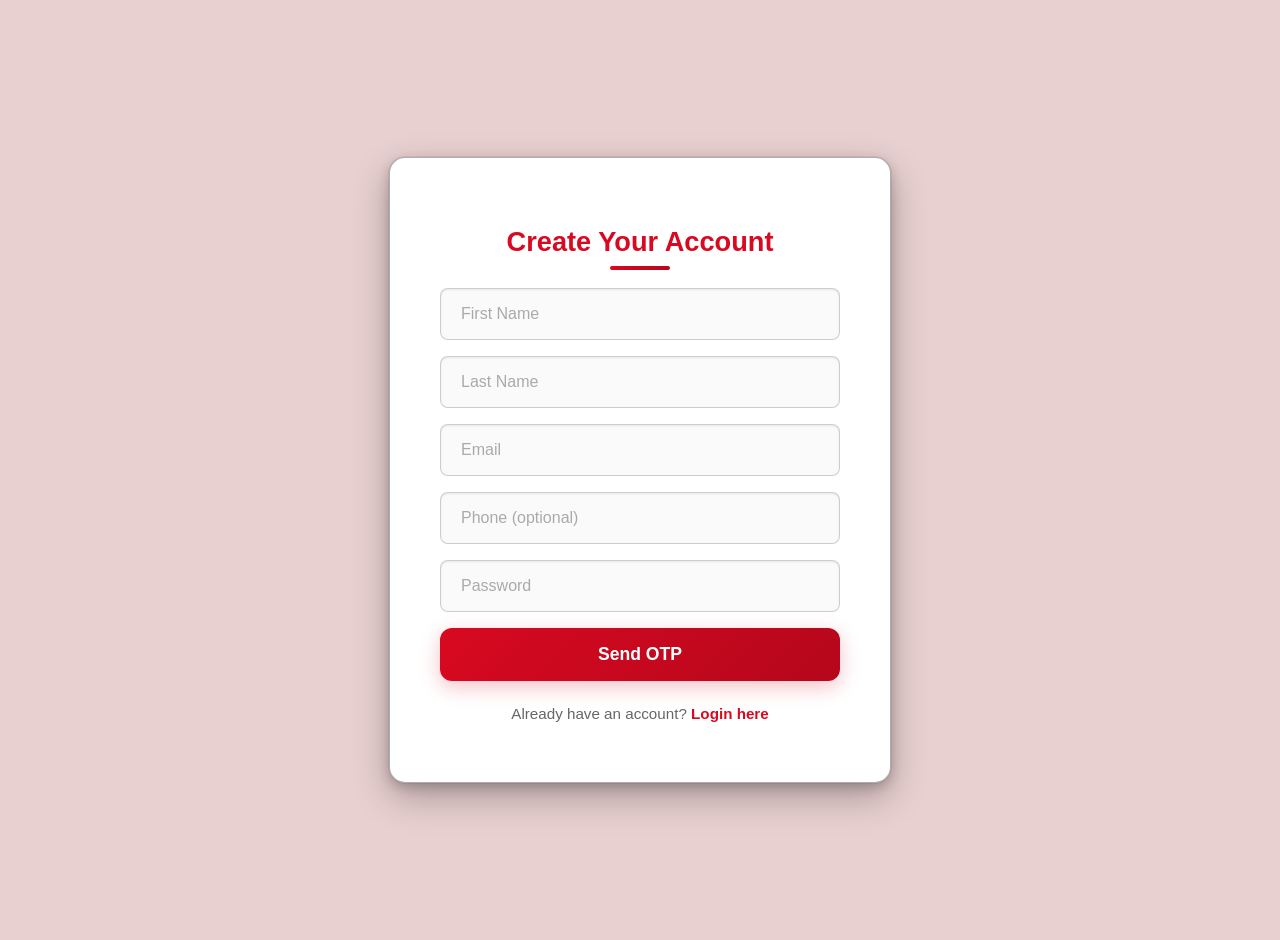
==== templates/register.html @ 33cb5571 "commit" ====
<!DOCTYPE html>
<html lang="en">
<head>
  <meta charset="UTF-8">
  <title>Register | SocialApp</title>
  <meta name="viewport" content="width=device-width, initial-scale=1.0">
  <link rel="stylesheet" href="/static/css/register.css">

  <script src="/static/js/config.js"></script>
  <script src="/static/js/base.js"></script>
  <link rel="stylesheet" href="/static/css/contrast-fix.css">
</head>
<body>
  <div class="register-box">
    <h2>Create Your Account</h2>
    <form action=""  id="registerform" method="POST">
      <div class="input-group">
        <input type="text" id="firstname" name="firstname" placeholder="First Name" required>
      </div>
      <div class="input-group">
        <input type="text" id="lastname" name="lastname" placeholder="Last Name" required>
      </div>
      <div class="input-group">
        <input type="email" id="email" name="email" placeholder="Email" required>
      </div>
      <div class="input-group">
        <input type="tel" id="phone" name="phone" placeholder="Phone (optional)">
      </div>
      <div class="input-group">
        <input type="password" id="pass" name="password" placeholder="Password" required>
      </div>
      <div class="input-group">
        <button type="submit" id="send_otp_button">Send OTP</button>
      </div>
    </form>
    <p>Already have an account? <a href="./login.html">Login here</a></p>
  </div>

  <script src="/static/js/register.js"></script>
</body>
</html>
---- static/css/register.css ----
/* ========================
   Register Page - Red Theme
   ======================== */

:root {
  --primary-red: #d80921;
  --dark-red: #b5071b;
  --light-red: #ff3344;
  --pale-red: #ffe5e5;
  --bg-white: #ffffff;
  --text-dark: #1a1a1a;
  --text-muted: #666666;
  --shadow-red: rgba(216, 9, 33, 0.20);
}

body {
  font-family: 'Segoe UI', -apple-system, BlinkMacSystemFont, Roboto, sans-serif;
  background: linear-gradient(135deg, var(--pale-red) 0%, #fff 50%, var(--pale-red) 100%);
  display: flex;
  justify-content: center;
  align-items: center;
  min-height: 100vh;
  margin: 0;
  padding: 20px;
}

/* ========================
   Register Box
   ======================== */
.register-box {
  background: var(--bg-white);
  padding: 45px 40px;
  border-radius: 20px;
  box-shadow: 0 28px 80px rgba(216, 9, 33, 0.25), 0 12px 36px rgba(0, 0, 0, 0.14);
  border: 1px solid rgba(0, 0, 0, 0.10);
  width: 100%;
  max-width: 420px;
  text-align: center;
  animation: slideUp 0.5s ease-out;
}

@keyframes slideUp {
  from {
    opacity: 0;
    transform: translateY(30px);
  }
  to {
    opacity: 1;
    transform: translateY(0);
  }
}

.register-box h2 {
  margin-bottom: 30px;
  color: var(--primary-red);
  font-size: 1.7em;
  font-weight: 700;
  position: relative;
}

.register-box h2::after {
  content: '';
  position: absolute;
  bottom: -12px;
  left: 50%;
  transform: translateX(-50%);
  width: 60px;
  height: 4px;
  background: linear-gradient(135deg, var(--primary-red) 0%, var(--dark-red) 100%);
  border-radius: 3px;
}

/* ========================
   Form
   ======================== */
.register-box form {
  display: flex;
  flex-direction: column;
  gap: 16px;
}

/* ========================
   Input Groups
   ======================== */
.input-group {
  margin: 0;
  width: 100%;
  box-sizing: border-box;
  padding: 0 10px;
}

.input-group input,
.input-group button {
  width: 100%;
  box-sizing: border-box;
}

.input-group input {
  padding: 16px 20px;
  border-radius: 12px;
  font-size: 1em;
  border: 2px solid #eee;
  transition: all 0.3s ease;
  background: #fafafa;
}

.input-group input:focus {
  outline: none;
  border-color: var(--primary-red);
  box-shadow: 0 0 0 4px rgba(216, 9, 33, 0.1);
  background: white;
}

.input-group input::placeholder {
  color: #aaa;
}

/* ========================
   Button
   ======================== */
.input-group button {
  padding: 16px;
  border-radius: 12px;
  font-size: 1.1em;
  font-weight: 700;
  background: linear-gradient(135deg, var(--primary-red) 0%, var(--dark-red) 100%);
  color: white;
  border: none;
  cursor: pointer;
  transition: all 0.3s ease;
  box-shadow: 0 6px 20px rgba(216, 9, 33, 0.25);
}

.input-group button:hover {
  transform: translateY(-3px);
  box-shadow: 0 10px 30px rgba(216, 9, 33, 0.35);
}

/* ========================
   Links
   ======================== */
.register-box p {
  margin-top: 24px;
  font-size: 0.95em;
  color: var(--text-muted);
}

.register-box a {
  color: var(--primary-red);
  text-decoration: none;
  font-weight: 600;
  transition: color 0.3s ease;
}

.register-box a:hover {
  color: var(--dark-red);
  text-decoration: underline;
}

/* ========================
   Responsive
   ======================== */
@media (max-width: 480px) {
  .register-box {
    padding: 35px 25px;
  }

  .register-box h2 {
    font-size: 1.4em;
  }

  .input-group input,
  .input-group button {
    padding: 14px 16px;
  }
}
---- static/css/contrast-fix.css ----
/* ============================================================
   CONTRAST FIX — visible borders, shadows & separation
   Works on both light and dark surfaces.
   Keeps existing colors/layout; only adds depth.
   ============================================================ */

:root {
  /* Dark-tinted translucent borders → visible on BOTH light and dark bgs */
  --cf-border: rgba(0, 0, 0, 0.18);
  --cf-border-strong: rgba(0, 0, 0, 0.32);
  --cf-shadow-sm: 0 1px 2px rgba(0, 0, 0, 0.18), 0 1px 3px rgba(0, 0, 0, 0.12);
  --cf-shadow-md: 0 4px 14px rgba(0, 0, 0, 0.22), 0 2px 4px rgba(0, 0, 0, 0.14);
  --cf-shadow-lg: 0 14px 36px rgba(0, 0, 0, 0.28), 0 4px 12px rgba(0, 0, 0, 0.18);
  --cf-ring: 0 0 0 1px rgba(0, 0, 0, 0.05);
}

/* ---------- NAVBAR ---------- */
.navbar,
nav.navbar,
.navbar.navbar-expand-lg {
  border-bottom: 1px solid var(--cf-border) !important;
  box-shadow: var(--cf-shadow-md) !important;
  position: relative;
  z-index: 10;
}
.navbar .nav-link {
  border-radius: 6px;
  transition: background-color .15s ease, box-shadow .15s ease;
}
.navbar .nav-link:hover {
  background: rgba(0, 0, 0, 0.06);
  box-shadow: inset 0 0 0 1px var(--cf-border);
}
.navbar .nav-item.active > .nav-link,
.navbar .nav-link.active {
  background: rgba(0, 0, 0, 0.08);
  box-shadow: inset 0 0 0 1px var(--cf-border-strong);
}
.navbar-brand { text-shadow: 0 1px 2px rgba(0, 0, 0, 0.2); }

/* ---------- SEARCH / INPUT WRAPS ---------- */
.form-inline .form-control,
.search-bar,
.search-input-wrap input,
.search-input-wrap {
  border: 1px solid var(--cf-border) !important;
  box-shadow: var(--cf-shadow-sm), inset 0 1px 2px rgba(0, 0, 0, 0.08) !important;
  border-radius: 12px;
}
.search-bar { /* sticky bar shouldn't have its own border */
  border: none !important;
  box-shadow: none !important;
}
.search-input-wrap:focus-within {
  border-color: rgba(216, 9, 33, 0.7) !important;
  box-shadow: 0 0 0 3px rgba(216, 9, 33, 0.18), var(--cf-shadow-md) !important;
}

/* ---------- SIDEBAR ---------- */
.sidebar, aside,
.left-sidebar, .right-sidebar {
  border: 1px solid var(--cf-border) !important;
  border-radius: 12px;
  box-shadow: var(--cf-shadow-md), var(--cf-ring) !important;
}

/* ---------- GENERIC CARDS / BOXES ---------- */
.card, .box, .panel,
.stat-box, .results,
.modal-content, .popup-content,
.profile-modal-content, .uploadPopup,
.crush_profile_content, .comments-section,
.video-section {
  border: 1px solid var(--cf-border) !important;
  border-radius: 14px;
  box-shadow: var(--cf-shadow-md), var(--cf-ring) !important;
  background-clip: padding-box;
}
.stat-box { transition: transform .15s ease, box-shadow .15s ease; }
.stat-box:hover {
  transform: translateY(-2px);
  box-shadow: var(--cf-shadow-lg), var(--cf-ring) !important;
}

/* ---------- SEARCH RESULTS / RESULT ITEMS ---------- */
.result-item {
  border-bottom: 1px solid var(--cf-border) !important;
}
.result-item:last-child { border-bottom: none !important; }

/* ---------- SEARCH TABS ---------- */
.search-tabs {
  border-bottom: 1px solid var(--cf-border-strong) !important;
}
.search-tab-btn {
  border: 1px solid transparent !important;
  box-shadow: var(--cf-shadow-sm) !important;
}
.search-tab-btn:hover {
  border-color: var(--cf-border) !important;
  box-shadow: var(--cf-shadow-md) !important;
}
.search-tab-btn.tab-active,
.search-tab-btn.active {
  border-color: var(--cf-border-strong) !important;
  box-shadow: var(--cf-shadow-md) !important;
}

/* ---------- LOGIN / REGISTER / FORGOT ---------- */
.login-box, .register-box, .forgot-box {
  border: 1px solid var(--cf-border-strong) !important;
  border-radius: 16px;
  box-shadow: var(--cf-shadow-lg), var(--cf-ring) !important;
}
.login-box input, .register-box input, .forgot-box input,
.input-group input, .uploadRight input, .uploadRight textarea,
textarea,
input[type="text"], input[type="email"],
input[type="password"], input[type="search"] {
  border: 1px solid var(--cf-border) !important;
  box-shadow: inset 0 1px 2px rgba(0, 0, 0, 0.08) !important;
  border-radius: 8px;
}
.login-box input:focus, .register-box input:focus, .forgot-box input:focus,
.input-group input:focus, textarea:focus,
input[type="text"]:focus, input[type="email"]:focus,
input[type="password"]:focus, input[type="search"]:focus {
  border-color: rgba(216, 9, 33, 0.75) !important;
  box-shadow: 0 0 0 3px rgba(216, 9, 33, 0.2), inset 0 1px 2px rgba(0, 0, 0, 0.1) !important;
  outline: none;
}

/* ---------- POSTS / POST CARDS ---------- */
.post, .post-card, .feed-post,
.my-posts-header, .video, .video.active {
  border: 1px solid var(--cf-border) !important;
  border-radius: 12px;
  box-shadow: var(--cf-shadow-md), var(--cf-ring) !important;
  background-clip: padding-box;
  transition: transform .15s ease, box-shadow .15s ease, border-color .15s ease;
}
.post:hover, .post-card:hover, .feed-post:hover, .video:hover {
  transform: translateY(-2px);
  border-color: var(--cf-border-strong) !important;
  box-shadow: var(--cf-shadow-lg), var(--cf-ring) !important;
}

/* ---------- BUTTONS ---------- */
.action-btn, .popup-btn, .clear-btn,
.profile-subscribe-btn, .crush_subscribe-btn,
button.btn, .btn {
  border: 1px solid var(--cf-border-strong) !important;
  box-shadow: var(--cf-shadow-sm) !important;
  border-radius: 8px;
  transition: transform .1s ease, box-shadow .15s ease, background-color .15s ease;
}
.action-btn:hover, .popup-btn:hover, .clear-btn:hover,
.profile-subscribe-btn:hover, .crush_subscribe-btn:hover,
button.btn:hover, .btn:hover {
  box-shadow: var(--cf-shadow-md) !important;
  transform: translateY(-1px);
}
.action-btn:active, .popup-btn:active, .btn:active {
  transform: translateY(0);
  box-shadow: var(--cf-shadow-sm), inset 0 1px 2px rgba(0, 0, 0, 0.15) !important;
}

/* ---------- MODALS / OVERLAYS ---------- */
.overlay, .popup-overlay, .modal2, .profile-modal {
  backdrop-filter: blur(4px);
  background-color: rgba(0, 0, 0, 0.5) !important;
}

/* ---------- PROFILE MODAL ELEMENTS ---------- */
.profile-modal-pic, .crush_popup-profile-pic {
  border: 2px solid var(--cf-border-strong) !important;
  box-shadow: var(--cf-shadow-md) !important;
}
.profile-nav-links, .crush_nav-links, .stats-row {
  border-bottom: 1px solid var(--cf-border) !important;
}
.profile-nav-active {
  box-shadow: inset 0 -2px 0 0 #e63946;
}

/* ---------- AVATAR (search results) ---------- */
.avatar {
  border: 2px solid var(--cf-border-strong) !important;
  box-shadow: var(--cf-shadow-sm) !important;
}

/* ---------- HIDE EMPTY RESULTS PANEL ---------- */
.results:empty { display: none !important; }

/* ---------- STRONGER TAB CONTRAST ---------- */
.search-tab-btn {
  background: rgba(0, 0, 0, 0.03) !important;
  border: 1px solid var(--cf-border) !important;
}
.search-tab-btn:hover {
  background: rgba(0, 0, 0, 0.06) !important;
  border-color: var(--cf-border-strong) !important;
}

/* ============================================================
   SEARCH PAGE — user-requested fixes (v4)
   - Remove outer border/shadow from search input wrap & clear btn
   - Disable typing/hover/focus effects on the search bar
   - Neutral hover on result items (replace ugly pale-red)
   - Cleaner, readable tab colors (idle + active + hover)
   ============================================================ */

/* 1. Search input wrap: no outer border, no shadow, no focus ring */
.search-input-wrap,
.search-input-wrap input,
.search-input-wrap input[type="text"],
.search-input-wrap input[type="search"] {
  border: none !important;
  box-shadow: none !important;
  outline: none !important;
  background: transparent !important;
}
.search-input-wrap:focus-within {
  border: none !important;
  box-shadow: none !important;
}
#searchInput,
#searchInput:focus,
#searchInput:hover {
  border: none !important;
  box-shadow: none !important;
  outline: none !important;
  background: transparent !important;
}

/* 2. Clear (×) button: no border, no shadow box around it */
.search-input-wrap .clear-btn,
.search-input-wrap .clear-btn:hover,
.search-input-wrap .clear-btn:focus,
.search-input-wrap .clear-btn:active {
  border: none !important;
  box-shadow: none !important;
  background: transparent !important;
  transform: none !important;
  outline: none !important;
}

/* 3. Result item hover — replace pale-red with neutral surface */
.result-item:hover {
  background: rgba(0, 0, 0, 0.05) !important;
}

/* 4. Search tabs — readable colors, no ugly bg in idle state */
.search-tab-btn {
  background: transparent !important;
  border: 1px solid rgba(0, 0, 0, 0.15) !important;
  color: #444 !important;
  box-shadow: none !important;
}
.search-tab-btn:hover {
  background: rgba(0, 0, 0, 0.04) !important;
  border-color: rgba(0, 0, 0, 0.25) !important;
  color: #111 !important;
  box-shadow: none !important;
}
.search-tab-btn.tab-active,
.search-tab-btn.active {
  background: #d80921 !important;       /* primary red */
  border-color: #d80921 !important;
  color: #ffffff !important;            /* keep text visible when active */
  box-shadow: 0 4px 10px rgba(216, 9, 33, 0.25) !important;
}
.search-tab-btn.tab-active:hover,
.search-tab-btn.active:hover {
  background: #b8071c !important;
  color: #ffffff !important;
}

/* ============================================================
   v5 — Visibility & polish fixes
   ============================================================ */

/* 1. Search bar — give it the white pill look every search bar has */
.search-input-wrap {
  background: #ffffff !important;
  border: 1px solid rgba(0, 0, 0, 0.12) !important;
  border-radius: 999px !important;
  box-shadow: 0 2px 8px rgba(0, 0, 0, 0.06) !important;
  padding: 8px 16px !important;
  display: flex !important;
  align-items: center !important;
  gap: 10px !important;
}
.search-input-wrap input,
.search-input-wrap #searchInput {
  background: #ffffff !important;
  color: #111 !important;
}
.search-input-wrap i.fa-search { color: #d80921 !important; }

/* 2. Left sidebar (my-navbar > nav) icon hover — neutral, not pink */
my-navbar nav a,
my-navbar nav a:link,
my-navbar nav a:visited {
  color: #333 !important;
  transition: background-color .15s ease, color .15s ease;
  border-radius: 10px;
}
my-navbar nav a:hover {
  background: rgba(0, 0, 0, 0.06) !important;
  color: #d80921 !important;
  box-shadow: none !important;
}
my-navbar nav a.active {
  background: #d80921 !important;
  color: #ffffff !important;
}
my-navbar nav a.active:hover {
  background: #b8071c !important;
  color: #ffffff !important;
}

/* 3. Profile popup — solid white card so content is readable */
.profile-modal-content,
.crush_profile_content {
  background: #ffffff !important;
  color: #111 !important;
}
.profile-modal-content h3,
.profile-modal-content p,
.profile-modal-content a,
.crush_profile_content h3,
.crush_profile_content p,
.crush_profile_content a {
  color: #111 !important;
}
.profile-modal-content .profile-nav-active,
.crush_profile_content .crush_nav-active {
  color: #d80921 !important;
  border-bottom: 2px solid #d80921 !important;
}

/* 4. Posts grid — alternating tint so cards don't blur into each other */
#posts_grid {
  background: linear-gradient(
    to right,
    rgba(216, 9, 33, 0.04) 0%,
    rgba(216, 9, 33, 0.04) 50%,
    rgba(0, 0, 0, 0.03) 50%,
    rgba(0, 0, 0, 0.03) 100%
  );
  padding: 16px;
  border-radius: 12px;
}
#posts_grid .post:nth-child(odd),
#posts_grid > div:nth-child(odd) {
  background: #fff7f8 !important;
}
#posts_grid .post:nth-child(even),
#posts_grid > div:nth-child(even) {
  background: #ffffff !important;
}

/* ============================================================
   v6 — Apply search page pink bg everywhere + colorful popup
   ============================================================ */

/* Global pink background (matches search.html) on every page */
html, body {
  background: #e9d0d0 !important;
  background-color: #e9d0d0 !important;
}

/* Update posts grid alt-tinting to fit the pink theme */
#posts_grid {
  background: transparent !important;
  padding: 16px;
}
#posts_grid .post:nth-child(odd),
#posts_grid > div:nth-child(odd) {
  background: #ffffff !important;
}
#posts_grid .post:nth-child(even),
#posts_grid > div:nth-child(even) {
  background: #ffe5e5 !important;
}

/* Profile popup — colorful gradient header & vibrant accents */
.profile-modal-content,
.crush_profile_content {
  background: #ffffff !important;
  border: 1px solid rgba(216, 9, 33, 0.2) !important;
  border-radius: 18px !important;
  overflow: hidden !important;
  box-shadow: 0 20px 60px rgba(216, 9, 33, 0.25),
              0 6px 18px rgba(0, 0, 0, 0.18) !important;
}

/* Gradient banner behind the profile intro */
.profile-modal-content .profile-intro,
.crush_profile_content .crush_intro {
  background: linear-gradient(135deg, #45020a 0%, #cc3945 50%, #cb2c3c 100%) !important;
  padding: 24px !important;
  border-radius: 18px 18px 0 0 !important;
  color: #ffffff !important;
}
.profile-modal-content .profile-intro h3,
.profile-modal-content .profile-intro p,
.crush_profile_content .crush_intro h3,
.crush_profile_content .crush_intro p {
  color: #ffffff !important;
  text-shadow: 0 1px 2px rgba(0, 0, 0, 0.2);
}

/* Profile pic — white ring on the gradient */
.profile-modal-pic,
.crush_popup-profile-pic {
  border: 3px solid #ffffff !important;
  box-shadow: 0 4px 14px rgba(0, 0, 0, 0.25) !important;
}

/* Subscribe button on the gradient: white pill with red text */
.profile-subscribe-btn,
.crush_subscribe-btn {
  background: #ffffff !important;
  color: #d80921 !important;
  border: none !important;
  font-weight: 600 !important;
  box-shadow: 0 4px 12px rgba(0, 0, 0, 0.2) !important;
}
.profile-subscribe-btn:hover,
.crush_subscribe-btn:hover {
  background: #fff0f2 !important;
  transform: translateY(-1px);
}

/* Tabs inside popup */
.profile-modal-content .profile-nav-links,
.crush_profile_content .crush_nav-links {
  background: #fff7f8 !important;
  border-bottom: 1px solid rgba(216, 9, 33, 0.15) !important;
  padding: 0 16px !important;
}
.profile-modal-content .profile-nav-links a,
.crush_profile_content .crush_nav-links a {
  color: #666 !important;
  padding: 14px 18px !important;
  font-weight: 500 !important;
  cursor: pointer;
}
.profile-modal-content .profile-nav-links a:hover {
  color: #d80921 !important;
}
.profile-modal-content .profile-nav-active {
  color: #d80921 !important;
  border-bottom: 3px solid #d80921 !important;
}

/* Close button */
.profile-modal-close {
  background: #ffffff !important;
  color: #d80921 !important;
  border-radius: 50% !important;
  width: 32px; height: 32px;
  display: flex !important; align-items: center; justify-content: center;
  box-shadow: 0 2px 8px rgba(0, 0, 0, 0.2) !important;
  z-index: 2;
}
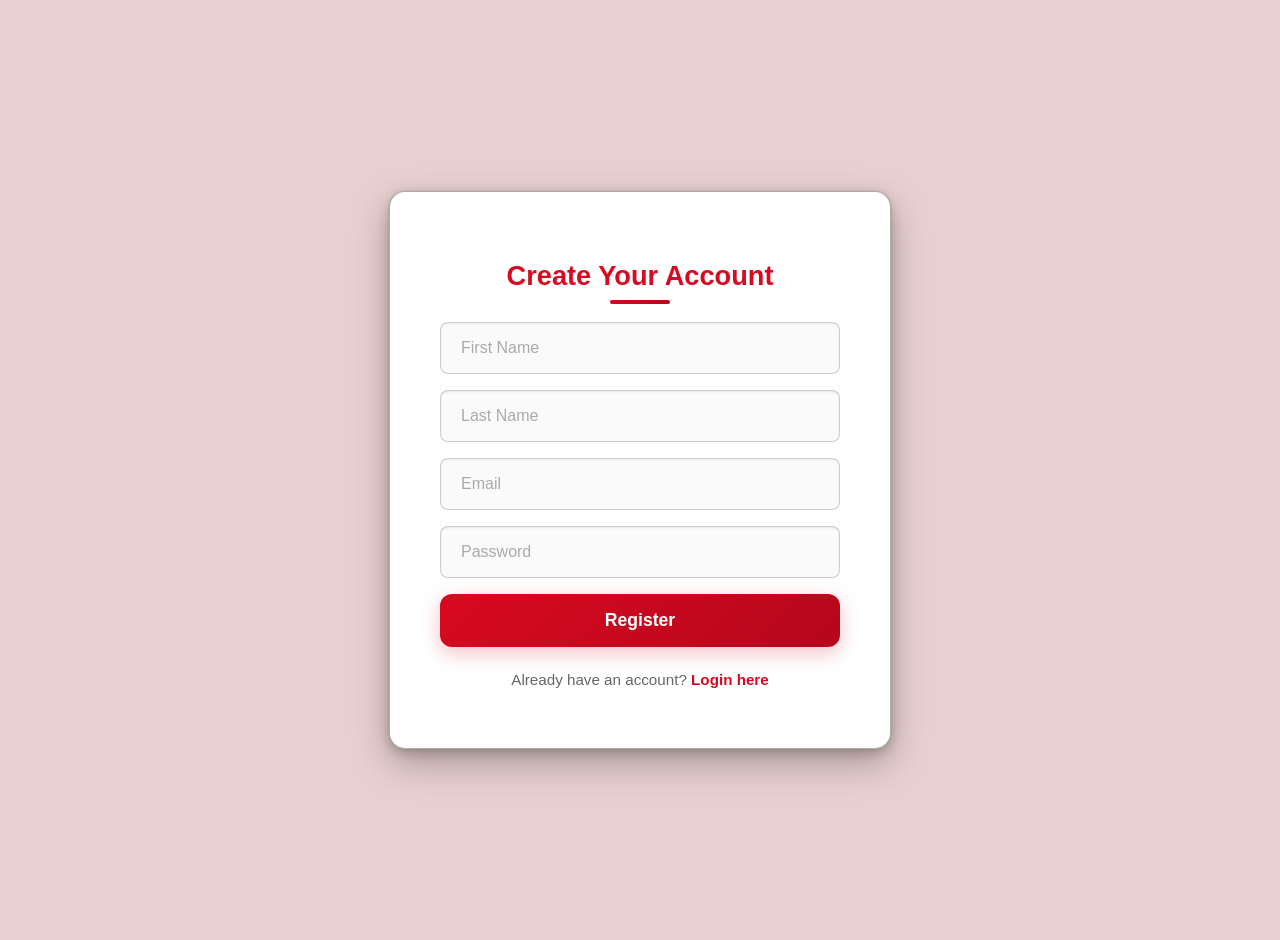
==== commit 960b1f5e: "final" ====
--- a/templates/register.html
+++ b/templates/register.html
@@ -23,14 +23,12 @@
       <div class="input-group">
         <input type="email" id="email" name="email" placeholder="Email" required>
       </div>
-      <div class="input-group">
-        <input type="tel" id="phone" name="phone" placeholder="Phone (optional)">
-      </div>
+       
       <div class="input-group">
         <input type="password" id="pass" name="password" placeholder="Password" required>
       </div>
       <div class="input-group">
-        <button type="submit" id="send_otp_button">Send OTP</button>
+        <button type="submit" id="send_otp_button">Register</button>
       </div>
     </form>
     <p>Already have an account? <a href="./login.html">Login here</a></p>
